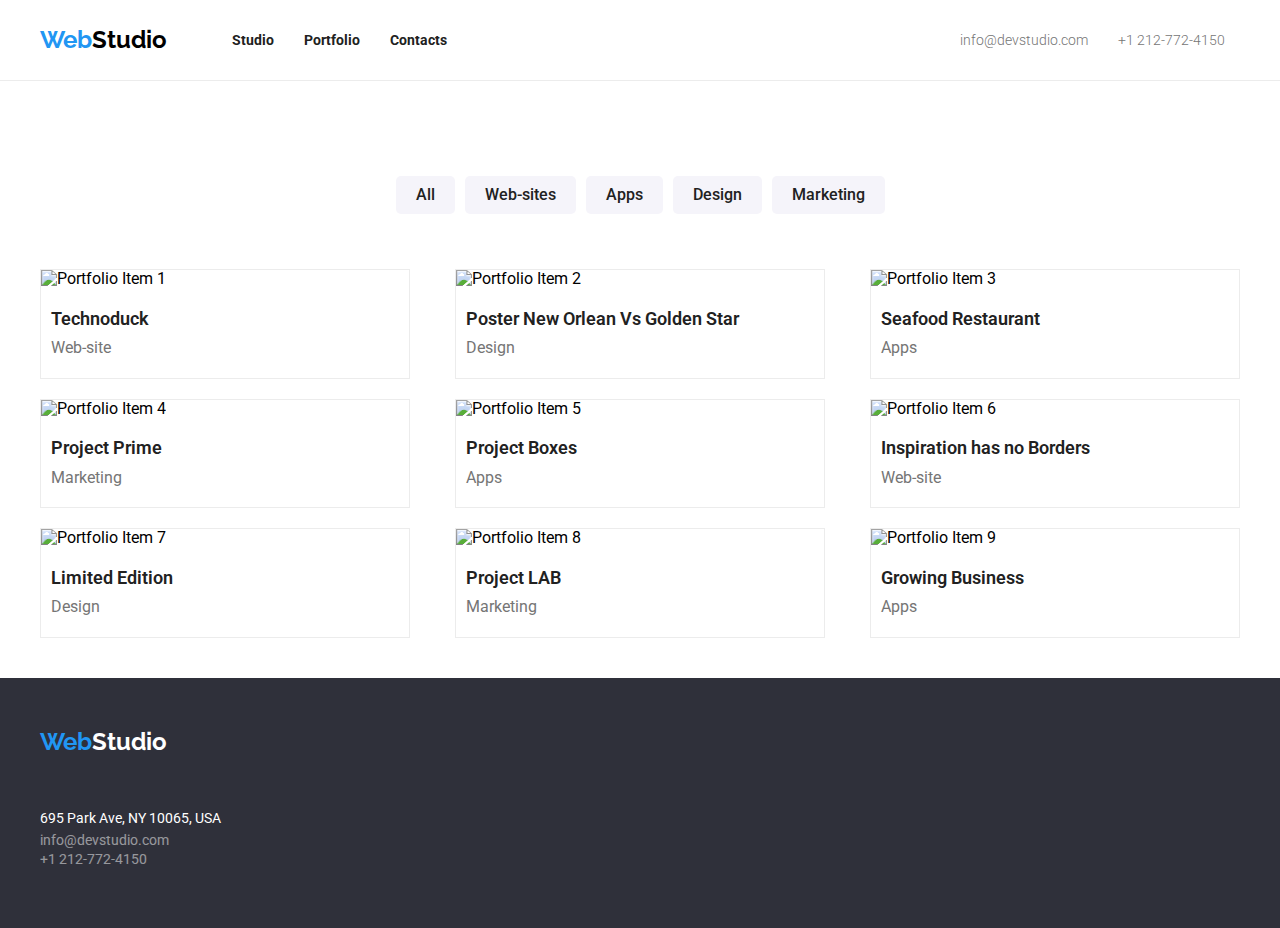
==== portfolio.html @ d1482551 "homework 3" ====
<!DOCTYPE html>
<html lang="en">
<head>
    <meta charset="UTF-8">
    <meta http-equiv="X-UA-Compatible" content="IE=edge">
    <meta name="viewport" content="width=device-width, initial-scale=1.0">
    <link rel="preconnect" href="https://fonts.googleapis.com">
    <link rel="preconnect" href="https://fonts.gstatic.com" crossorigin>
    <link href="https://fonts.googleapis.com/css2?family=Open+Sans:wght@300;400&family=Roboto:wght@300;400;500;700;900&display=swap" rel="stylesheet">
    <link href="https://fonts.googleapis.com/css2?family=Raleway:wght@700&display=swap" rel="stylesheet">
    <link rel="stylesheet" href="css/modern-normalize.css">
    <link rel="stylesheet" href="css/style.css">
    <title>WebStudio - Portfolio</title>
</head>
<body>
    <header>
        <nav class="nav-container">
            <div class="logo">
                <h4><a href="./index.html"><span class="primary-color">Web</span>Studio</a></h4>
            </div>
            <div class="links-container">
                    <ul class="nav-menu-links">
                        <li class="nav-items"><a href="./index.html" class="item1">Studio</a></li>
                        <li class="nav-items"><a href="./portfolio.html" class="item1">Portfolio</a></li>
                        <li class="nav-items"><a href="#contact" class="item1">Contacts</a></li>
                    </ul>
                    <ul class="contact-details-links">
                        <li class="nav-items"><a href="mailto:info@devstudio.com" class="item2">info@devstudio.com</a></li>
                        <li class="nav-items"><a href="tel:+1 212-772-4150" class="item2">+1 212-772-4150</a></li>
                    </ul>
            </div>
        </nav>
    </header>
    <main>
        <section>
            <div class="portfolio-banner">
                <div class="portfolio-menu">
                    <button class="portfolio-btn" type="button">All</button>
                    <button class="portfolio-btn" type="button">Web-sites</button>
                    <button class="portfolio-btn" type="button">Apps</button>
                    <button class="portfolio-btn" type="button">Design</button>
                    <button class="portfolio-btn" type="button">Marketing</button>
                </div>
                <ul>
                    <li>
                        <div class="portfolio-column-item">
                            <img src="./images/portfolio/port-item1.jpg" width="370" alt="Portfolio Item 1">
                            <h4>Technoduck</h4>
                            <p>Web-site</p>
                        </div>
                    </li>
                    <li>
                        <div class="portfolio-column-item">
                            <img src="./images/portfolio/port-item2.jpg" width="370" alt="Portfolio Item 2">
                            <h4>Poster New Orlean Vs Golden Star</h4>
                            <p>Design</p>
                        </div>
                    </li>
                    <li>
                        <div class="portfolio-column-item">
                            <img src="./images/portfolio/port-item3.jpg" width="370" alt="Portfolio Item 3">
                            <h4>Seafood Restaurant</h4>
                            <p>Apps</p>
                        </div>
                    </li>
                    <li>
                        <div class="portfolio-column-item">
                            <img src="./images/portfolio/port-item4.jpg" width="370" alt="Portfolio Item 4">
                            <h4>Project Prime</h4>
                            <p>Marketing</p>
                        </div>
                    </li>
                    <li>
                        <div class="portfolio-column-item">
                            <img src="./images/portfolio/port-item5.jpg" width="370" alt="Portfolio Item 5">
                            <h4>Project Boxes</h4>
                            <p>Apps</p>
                        </div>
                    </li>
                    <li>
                        <div class="portfolio-column-item">
                            <img src="./images/portfolio/port-item6.jpg" width="370" alt="Portfolio Item 6">
                            <h4>Inspiration has no Borders</h4>
                            <p>Web-site</p>
                        </div>
                    </li>
                    <li>
                        <div class="portfolio-column-item">
                            <img src="./images/portfolio/port-item7.jpg" width="370" alt="Portfolio Item 7">
                            <h4>Limited Edition</h4>
                            <p>Design</p>
                        </div>
                    </li>
                    <li>
                        <div class="portfolio-column-item">
                            <img src="./images/portfolio/port-item8.jpg" width="370" alt="Portfolio Item 8">
                            <h4>Project LAB</h4>
                            <p>Marketing</p>
                        </div>
                    </li>
                    <li>
                        <div class="portfolio-column-item">
                            <img src="./images/portfolio/port-item9.jpg" width="370" alt="Portfolio Item 9">
                            <h4>Growing Business</h4>
                            <p>Apps</p>
                        </div>
                    </li>
                </ul>
            </div>
        </section>
    </main>
    <footer class="footer-bg">
        <div class="footer-container">
            <div class="footer-logo">
                <h4><a href="./index.html"><span class="primary-color">Web</span>Studio</a></h4>
            </div>
                <address id="contact">
                <h6>695 Park Ave, NY 10065, USA</h6>
                <p><a href="mailto:info@devstudio.com">info@devstudio.com</a></p>
                <p><a href="tel:+1 212-772-4150">+1 212-772-4150</a></p>
                </address>
        </div>
    </footer>
</body>
</html>
---- css/style.css ----
* {
    margin: 0;
    padding: 0;
    box-sizing: border-box;
}

body {
    background-color: #FFF;
    font-family: 'Roboto', sans-serif;
} 

ul li {
    list-style-type: none;
}

a {
    text-decoration: none;
}

.primary-color {
    color: #2196F3;
}

.logo a {
    color: #000;
}

.nav-container {
    max-width: 1200px;
    height: 80px;
    margin: 0 auto;
    display: flex;
    align-items: center;
    align-content: center;
}

.logo {
    font-family: 'Raleway', sans-serif;
    font-size: 24px;
    font-weight: bold;
}

.links-container {
    display: flex;
    justify-content: space-between;
    width: 100%;
    margin-left: 50px;
}

.nav-menu-links {
    display: flex;
}

.contact-details-links {
    display: flex;
}

.nav-items {
    margin: 0 15px;
}

.item1 {
    color: #212121;
    font-size: 14px;
    font-weight: bold;
}

.item1:hover {
    color: #2196F3;
}

.item2 {
    color: #757575;
    font-size: 14px;
    font-weight: 300;
}

.item2:hover {
    color: #2196F3;
}

.banner {
    height: 600px;
    background-color: #2F303A;
    display: flex;
    flex-direction: column;
    justify-content: center;
    align-items: center;
    align-content: center;
}

.banner h1 {
    text-align: center;
    color: #FFF;
    font-size: 44px;
    font-weight: bold;
}

.main-btn {
    margin: 30px 0;
    background-color: #2196F3;
    color: #FFF;
    font-size: 16px;
    padding: 15px;
    border: none;
    border-radius: 5px;
}

.main-btn:hover {
    opacity: 0.9;
    cursor: pointer;
}

.about-description {
    max-width: 1200px;
    height: 100px;
    margin: 60px auto;
    display: flex;
    flex-direction: row;
    justify-content: space-between;
}

.about-description-item p {
    margin-top: 10px;
    font-size: 14px;
    color: #757575;
}

.about-description-item h3 {
    font-size: 14px;
    font-weight: bold;
    color: #212121;
}

.about-description-item {
    padding: 10px;
}

.about-description-item p {
    text-align: justify;
}

.about-tasks {
    max-width: 1200px;
    margin: 10px auto 50px auto;
}

.section-title {
    font-size: 36px;
    font-weight: bold;
    color: #212121;
    margin-bottom: 50px;
    text-align: center;
}

.about-tasks ul {
    display: flex;
    flex-direction: row;
    justify-content: space-between;
}

.about-us-banner {
    height: 570px;
    padding-top: 80px;
    background-color: #F5F4FA;
}

.about-us-banner ul {
    max-width: 1200px;
    display: flex;
    flex-direction: row;
    justify-content: space-between;
    margin: 40px auto 0 auto;
}

.column-item {
    text-align: center;
    font-size: 16px;
    height: 370px;
    background-color: #FFF;
    border-radius: 5px;
    filter: drop-shadow(5px 5px 5px #a0a0a0);
}

.column-item h4 {
    margin-top: 10px;
    color: #212121;
    font-weight: 600;
}

.column-item p {
    margin-top: 20px;
    color: #757575;
}

.footer-bg {
    background-color: #2F303A;
}

.footer-container {
    margin: 0 auto;
    max-width: 1200px;
    height: 250px;
}

.footer-logo {
    font-family: 'Raleway', sans-serif;
    font-size: 24px;
    font-weight: bold;
    padding-top: 50px;
    padding-bottom: 50px;
}

.footer-logo a {
    color: #FFF;
}

.footer-container h6 {
    color: #FFF;
    font-size: 14px;
    font-weight: 400;
    padding: 5px 0;
}

address {
    font-style: normal;
}

address a {
    color: #FFF;
    font-size: 14px;
    font-weight: 400;
    opacity: 0.5;
    padding: 5px 0;
}

address a:hover {
    color: #2196F3;
}

/* adding portfolio page styles */

.portfolio-banner {
    background-color: #FFF;
}

.portfolio-banner ul {
    max-width: 1200px;
    display: flex;
    flex-direction: row;
    justify-content: space-between;
    flex-wrap: wrap;
    margin: 40px auto 20px auto;
}

.portfolio-banner li {
    width: 370px;
}

.portfolio-menu {
    display: flex;
    justify-content: center;
    padding-top: 80px;
}

.portfolio-btn {
    margin: 15px 5px;
    background-color: #F5F4FA;
    color: #212121;
    font-size: 16px;
    font-weight: 500;
    padding: 10px 20px;
    border: none;
    border-radius: 5px;
}

.portfolio-btn:hover {
    background-color: #2196F3;
    color: #FFF;
    cursor: pointer;
}

.portfolio-column-item {
    text-align: left;
    font-size: 16px;
    background-color: #FFF;
    border: 1px solid #ECECEC;
    margin-bottom: 20px;
}

.portfolio-column-item h4 {
    margin-top: 20px;
    margin-left: 10px;
    font-size: 18px;
    color: #212121;
    font-weight: 600;
}

.portfolio-column-item p {
    margin-top: 10px;
    margin-left: 10px;
    margin-bottom: 20px;
    color: #757575;
}

.portfolio-menu {
    border-top: 1px solid #ECECEC;
}
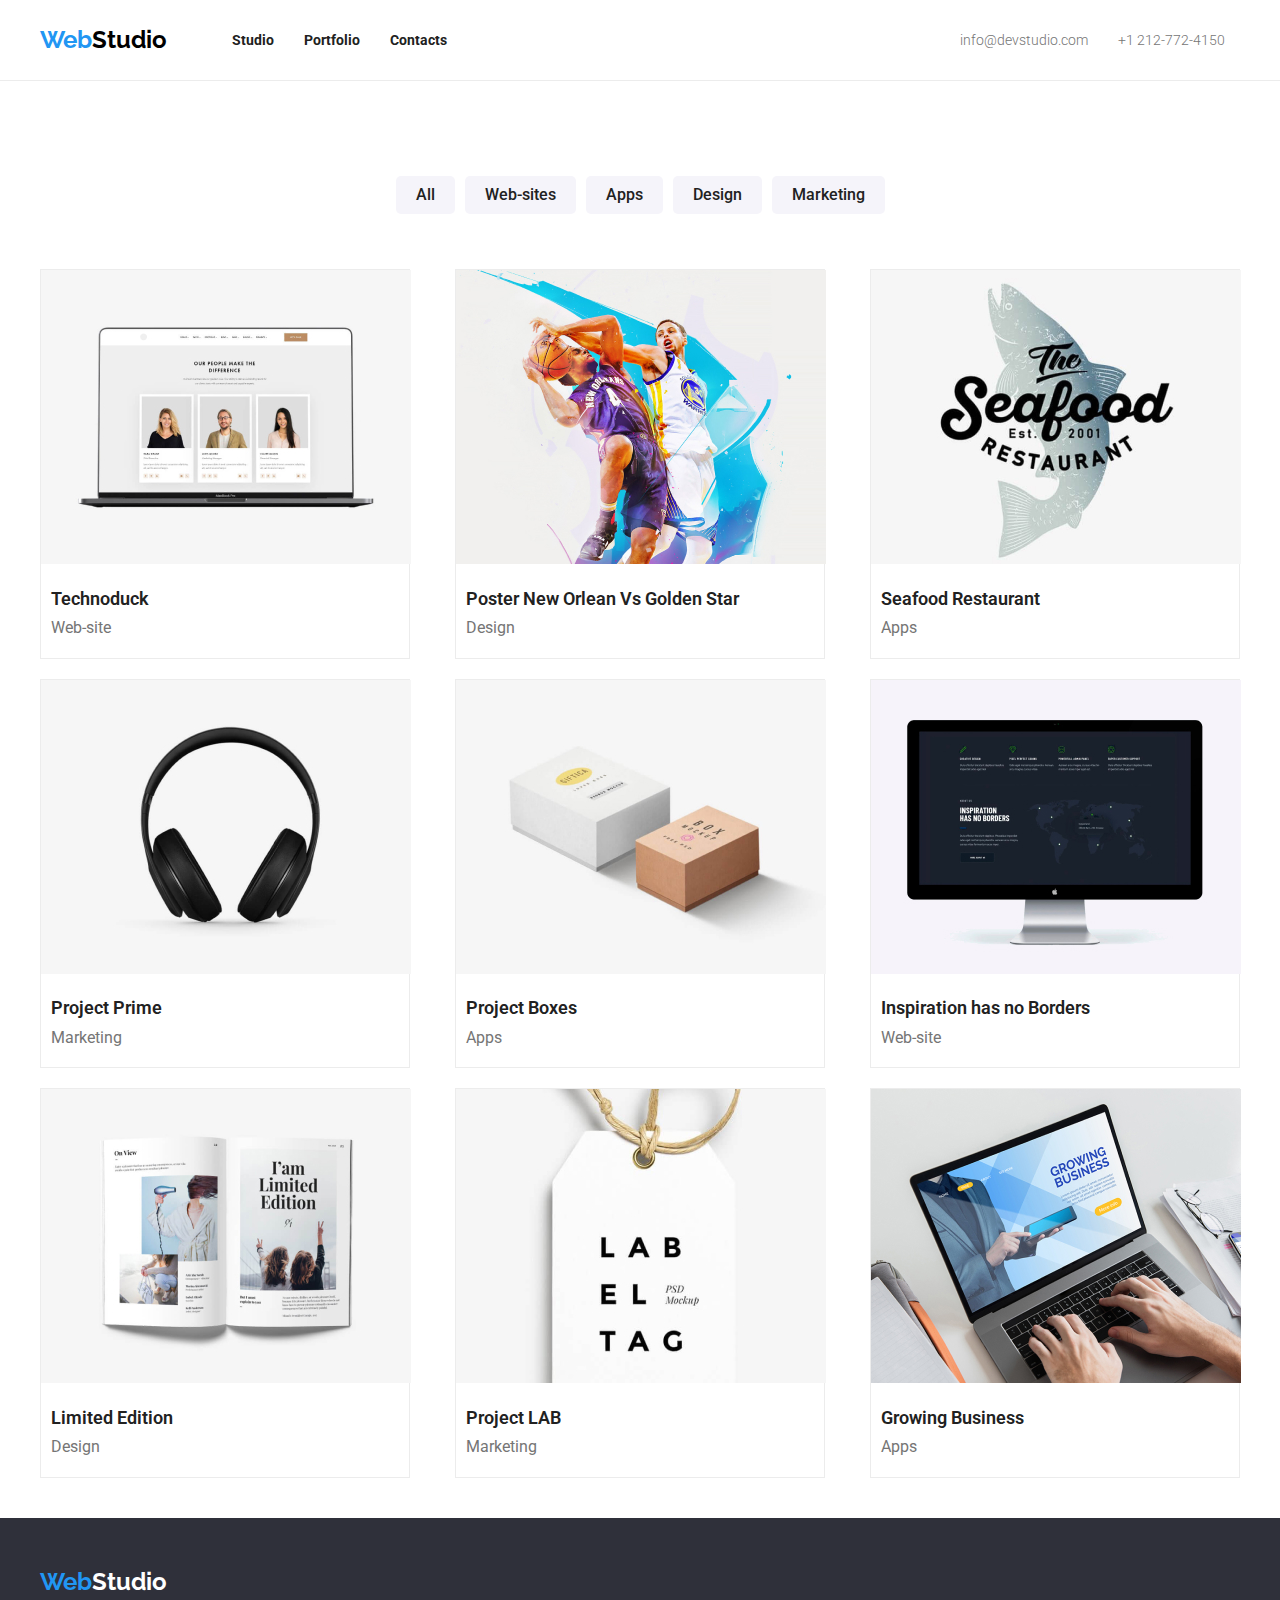
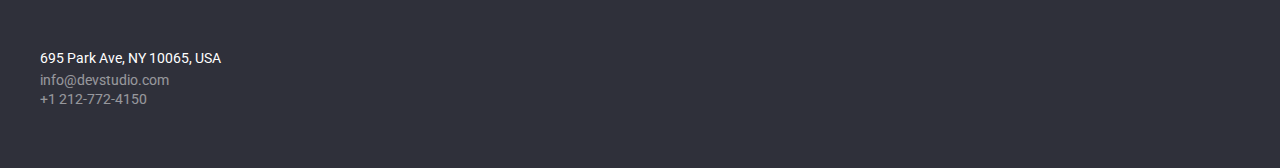
==== commit bb49a89f: "final hw" ====
--- a/portfolio.html
+++ b/portfolio.html
@@ -1,125 +1,187 @@
 <!DOCTYPE html>
 <html lang="en">
-<head>
-    <meta charset="UTF-8">
-    <meta http-equiv="X-UA-Compatible" content="IE=edge">
-    <meta name="viewport" content="width=device-width, initial-scale=1.0">
-    <link rel="preconnect" href="https://fonts.googleapis.com">
-    <link rel="preconnect" href="https://fonts.gstatic.com" crossorigin>
-    <link href="https://fonts.googleapis.com/css2?family=Open+Sans:wght@300;400&family=Roboto:wght@300;400;500;700;900&display=swap" rel="stylesheet">
-    <link href="https://fonts.googleapis.com/css2?family=Raleway:wght@700&display=swap" rel="stylesheet">
-    <link rel="stylesheet" href="css/modern-normalize.css">
-    <link rel="stylesheet" href="css/style.css">
+  <head>
+    <meta charset="UTF-8" />
+    <meta http-equiv="X-UA-Compatible" content="IE=edge" />
+    <meta name="viewport" content="width=device-width, initial-scale=1.0" />
+    <link rel="preconnect" href="https://fonts.googleapis.com" />
+    <link rel="preconnect" href="https://fonts.gstatic.com" crossorigin />
+    <link
+      href="https://fonts.googleapis.com/css2?family=Open+Sans:wght@300;400&family=Roboto:wght@300;400;500;700;900&display=swap"
+      rel="stylesheet"
+    />
+    <link
+      href="https://fonts.googleapis.com/css2?family=Raleway:wght@700&display=swap"
+      rel="stylesheet"
+    />
+    <link rel="stylesheet" href="css/modern-normalize.css" />
+    <link rel="stylesheet" href="css/style.css" />
     <title>WebStudio - Portfolio</title>
-</head>
-<body>
+  </head>
+  <body>
     <header>
-        <nav class="nav-container">
-            <div class="logo">
-                <h4><a href="./index.html"><span class="primary-color">Web</span>Studio</a></h4>
-            </div>
-            <div class="links-container">
-                    <ul class="nav-menu-links">
-                        <li class="nav-items"><a href="./index.html" class="item1">Studio</a></li>
-                        <li class="nav-items"><a href="./portfolio.html" class="item1">Portfolio</a></li>
-                        <li class="nav-items"><a href="#contact" class="item1">Contacts</a></li>
-                    </ul>
-                    <ul class="contact-details-links">
-                        <li class="nav-items"><a href="mailto:info@devstudio.com" class="item2">info@devstudio.com</a></li>
-                        <li class="nav-items"><a href="tel:+1 212-772-4150" class="item2">+1 212-772-4150</a></li>
-                    </ul>
-            </div>
-        </nav>
+      <nav class="nav-container">
+        <div class="logo">
+          <h4>
+            <a href="./index.html"
+              ><span class="primary-color">Web</span>Studio</a
+            >
+          </h4>
+        </div>
+        <div class="links-container">
+          <ul class="nav-menu-links">
+            <li class="nav-items">
+              <a href="./index.html" class="item1">Studio</a>
+            </li>
+            <li class="nav-items">
+              <a href="./portfolio.html" class="item1">Portfolio</a>
+            </li>
+            <li class="nav-items">
+              <a href="#contact" class="item1">Contacts</a>
+            </li>
+          </ul>
+          <ul class="contact-details-links">
+            <li class="nav-items">
+              <a href="mailto:info@devstudio.com" class="item2"
+                >info@devstudio.com</a
+              >
+            </li>
+            <li class="nav-items">
+              <a href="tel:+1 212-772-4150" class="item2">+1 212-772-4150</a>
+            </li>
+          </ul>
+        </div>
+      </nav>
     </header>
     <main>
-        <section>
-            <div class="portfolio-banner">
-                <div class="portfolio-menu">
-                    <button class="portfolio-btn" type="button">All</button>
-                    <button class="portfolio-btn" type="button">Web-sites</button>
-                    <button class="portfolio-btn" type="button">Apps</button>
-                    <button class="portfolio-btn" type="button">Design</button>
-                    <button class="portfolio-btn" type="button">Marketing</button>
-                </div>
-                <ul>
-                    <li>
-                        <div class="portfolio-column-item">
-                            <img src="./images/portfolio/port-item1.jpg" width="370" alt="Portfolio Item 1">
-                            <h4>Technoduck</h4>
-                            <p>Web-site</p>
-                        </div>
-                    </li>
-                    <li>
-                        <div class="portfolio-column-item">
-                            <img src="./images/portfolio/port-item2.jpg" width="370" alt="Portfolio Item 2">
-                            <h4>Poster New Orlean Vs Golden Star</h4>
-                            <p>Design</p>
-                        </div>
-                    </li>
-                    <li>
-                        <div class="portfolio-column-item">
-                            <img src="./images/portfolio/port-item3.jpg" width="370" alt="Portfolio Item 3">
-                            <h4>Seafood Restaurant</h4>
-                            <p>Apps</p>
-                        </div>
-                    </li>
-                    <li>
-                        <div class="portfolio-column-item">
-                            <img src="./images/portfolio/port-item4.jpg" width="370" alt="Portfolio Item 4">
-                            <h4>Project Prime</h4>
-                            <p>Marketing</p>
-                        </div>
-                    </li>
-                    <li>
-                        <div class="portfolio-column-item">
-                            <img src="./images/portfolio/port-item5.jpg" width="370" alt="Portfolio Item 5">
-                            <h4>Project Boxes</h4>
-                            <p>Apps</p>
-                        </div>
-                    </li>
-                    <li>
-                        <div class="portfolio-column-item">
-                            <img src="./images/portfolio/port-item6.jpg" width="370" alt="Portfolio Item 6">
-                            <h4>Inspiration has no Borders</h4>
-                            <p>Web-site</p>
-                        </div>
-                    </li>
-                    <li>
-                        <div class="portfolio-column-item">
-                            <img src="./images/portfolio/port-item7.jpg" width="370" alt="Portfolio Item 7">
-                            <h4>Limited Edition</h4>
-                            <p>Design</p>
-                        </div>
-                    </li>
-                    <li>
-                        <div class="portfolio-column-item">
-                            <img src="./images/portfolio/port-item8.jpg" width="370" alt="Portfolio Item 8">
-                            <h4>Project LAB</h4>
-                            <p>Marketing</p>
-                        </div>
-                    </li>
-                    <li>
-                        <div class="portfolio-column-item">
-                            <img src="./images/portfolio/port-item9.jpg" width="370" alt="Portfolio Item 9">
-                            <h4>Growing Business</h4>
-                            <p>Apps</p>
-                        </div>
-                    </li>
-                </ul>
-            </div>
-        </section>
+      <section>
+        <div class="portfolio-banner">
+          <div class="portfolio-menu">
+            <button class="portfolio-btn" type="button">All</button>
+            <button class="portfolio-btn" type="button">Web-sites</button>
+            <button class="portfolio-btn" type="button">Apps</button>
+            <button class="portfolio-btn" type="button">Design</button>
+            <button class="portfolio-btn" type="button">Marketing</button>
+          </div>
+          <ul>
+            <li>
+              <div class="portfolio-column-item">
+                <img
+                  src="./images/portfolio/port-item1.jpg"
+                  width="370"
+                  alt="Portfolio Item 1"
+                />
+                <h4>Technoduck</h4>
+                <p>Web-site</p>
+              </div>
+            </li>
+            <li>
+              <div class="portfolio-column-item">
+                <img
+                  src="./images/portfolio/port-item2.jpg"
+                  width="370"
+                  alt="Portfolio Item 2"
+                />
+                <h4>Poster New Orlean Vs Golden Star</h4>
+                <p>Design</p>
+              </div>
+            </li>
+            <li>
+              <div class="portfolio-column-item">
+                <img
+                  src="./images/portfolio/port-item3.jpg"
+                  width="370"
+                  alt="Portfolio Item 3"
+                />
+                <h4>Seafood Restaurant</h4>
+                <p>Apps</p>
+              </div>
+            </li>
+            <li>
+              <div class="portfolio-column-item">
+                <img
+                  src="./images/portfolio/port-item4.jpg"
+                  width="370"
+                  alt="Portfolio Item 4"
+                />
+                <h4>Project Prime</h4>
+                <p>Marketing</p>
+              </div>
+            </li>
+            <li>
+              <div class="portfolio-column-item">
+                <img
+                  src="./images/portfolio/port-item5.jpg"
+                  width="370"
+                  alt="Portfolio Item 5"
+                />
+                <h4>Project Boxes</h4>
+                <p>Apps</p>
+              </div>
+            </li>
+            <li>
+              <div class="portfolio-column-item">
+                <img
+                  src="./images/portfolio/port-item6.jpg"
+                  width="370"
+                  alt="Portfolio Item 6"
+                />
+                <h4>Inspiration has no Borders</h4>
+                <p>Web-site</p>
+              </div>
+            </li>
+            <li>
+              <div class="portfolio-column-item">
+                <img
+                  src="./images/portfolio/port-item7.jpg"
+                  width="370"
+                  alt="Portfolio Item 7"
+                />
+                <h4>Limited Edition</h4>
+                <p>Design</p>
+              </div>
+            </li>
+            <li>
+              <div class="portfolio-column-item">
+                <img
+                  src="./images/portfolio/port-item8.jpg"
+                  width="370"
+                  alt="Portfolio Item 8"
+                />
+                <h4>Project LAB</h4>
+                <p>Marketing</p>
+              </div>
+            </li>
+            <li>
+              <div class="portfolio-column-item">
+                <img
+                  src="./images/portfolio/port-item9.jpg"
+                  width="370"
+                  alt="Portfolio Item 9"
+                />
+                <h4>Growing Business</h4>
+                <p>Apps</p>
+              </div>
+            </li>
+          </ul>
+        </div>
+      </section>
     </main>
     <footer class="footer-bg">
-        <div class="footer-container">
-            <div class="footer-logo">
-                <h4><a href="./index.html"><span class="primary-color">Web</span>Studio</a></h4>
-            </div>
-                <address id="contact">
-                <h6>695 Park Ave, NY 10065, USA</h6>
-                <p><a href="mailto:info@devstudio.com">info@devstudio.com</a></p>
-                <p><a href="tel:+1 212-772-4150">+1 212-772-4150</a></p>
-                </address>
+      <div class="footer-container">
+        <div class="footer-logo">
+          <h4>
+            <a href="./index.html"
+              ><span class="primary-color">Web</span>Studio</a
+            >
+          </h4>
         </div>
+        <address id="contact">
+          <h6>695 Park Ave, NY 10065, USA</h6>
+          <p><a href="mailto:info@devstudio.com">info@devstudio.com</a></p>
+          <p><a href="tel:+1 212-772-4150">+1 212-772-4150</a></p>
+        </address>
+      </div>
     </footer>
-</body>
-</html>+  </body>
+</html>
